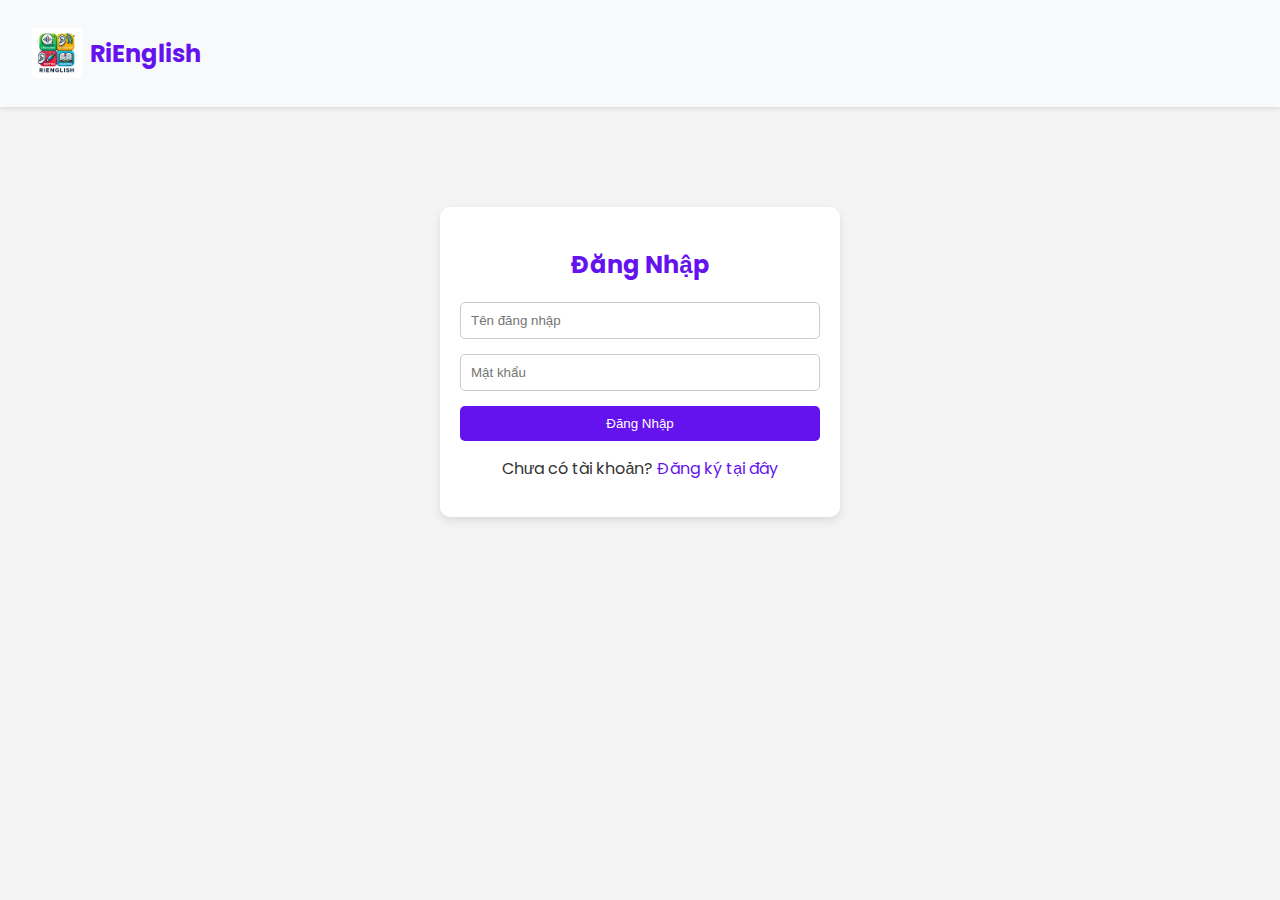
==== Bài học.html @ 11bf6870 "init file" ====
<!DOCTYPE html>
<html lang="vi">
<head>
  <meta charset="UTF-8">
  <meta name="viewport" content="width=device-width, initial-scale=1.0">
  <title>Bài học</title>
  <link rel="icon" type="image/png" href="RiEnglish.png">
  <link href="https://fonts.googleapis.com/css2?family=Poppins:wght@400;600&display=swap" rel="stylesheet">
  <link rel="stylesheet" href="Trang trí trang web/Bài học.css">
</head>
<body>

  <header>
    <div class="logo">
      <img src="RiEnglish.png" alt="RiEnglish Logo" style="height: 50px;">
      <h2>RiEnglish</h2>
    </div>
    <nav>
      <a href="Trang chủ.html">Trang Chủ</a>
      <a href="Bài tập.html">Luyện Tập</a>
      <a href="Liên hệ.html">Liên Hệ</a>
    </nav>
  </header>

  <h2 style="color: white; text-align: center;">Các kĩ năng trong tiếng Anh</h2>
  <div class="phanchua">
    <div class="thehoc">
      <h3><span class="icon grammar">📘</span> Ngữ Pháp</h3>
      <p>Nắm vững ngữ pháp tiếng Anh thông qua các bài học và ví dụ chi tiết.</p>
      <a href="Ngữ pháp.html" class="btn">Xem Ngay</a>
    </div>
    <div class="thehoc">
      <h3><span class="icon vocabulary">🅰️</span> Từ Vựng</h3>
      <p>Học các từ vựng mới và cách sử dụng chúng trong thực tế.</p>
      <a href="Từ vựng.html" class="btn">Xem Ngay</a>
    </div>
    <div class="thehoc">
      <h3><span class="icon reading">📚</span> Đọc Hiểu</h3>
      <p>Cải thiện kỹ năng đọc hiểu với các văn bản và bài đọc đa dạng.</p>
      <a href="Reading.html" class="btn">Xem Ngay</a>
    </div>
    <div class="thehoc">
      <h3><span class="icon writing">✍️</span> Viết</h3>
      <p>Luyện kỹ năng viết thông qua các bài tập và gợi ý sáng tạo.</p>
      <a href="Writing.html" class="btn">Xem Ngay</a>
    </div>
    <div class="thehoc">
      <h3><span class="icon listening">🎧</span> Nghe</h3>
      <p>Luyện nghe với các đoạn hội thoại và bài nói thực tế.</p>
      <a href="#" class="btn">Coming soon...</a>
    </div>
    <div class="thehoc">
      <h3><span class="icon speaking">🎤</span> Nói</h3>
      <p>Luyện phát âm và giao tiếp tự tin với các bài tập tương tác.</p>
      <a href="#" class="btn">Coming soon...</a>
    </div>
  </div>

  <h2 style="color: white; text-align: center;">Tài Liệu Tham Khảo</h2>
  <div class="tailieu-container">


    <div class="tailieu grammar">
        <h3>Ngữ Pháp</h3>
        <ul>
            <li><img src="pdf-icon.png" alt="PDF"><a href="https://drive.google.com/file/d/1928-8V_AJ5TnA9dMo0aSKkOqEIGbRGdd/view">Ebook ngữ pháp tiếng Anh cơ bản - Ielts Fighter</a></li>
            <li><img src="pdf-icon.png" alt="DOC"><a href="https://www.dropbox.com/scl/fi/2y3scr0vcm7sg6bvlz2e2/TONG-ON-NGU-PHAP-TIENG-ANH.pdf?rlkey=c10flbfgeih4rig68qw2p4qwi&e=1&dl=0">Tổng ôn ngữ pháp Tiếng Anh - Trang Anh (Có đáp án)</a></li>
            <li><img src="doc-icon.png" alt="PDF"><a href="https://vietjack.com/ngu-phap-tieng-anh/">1000 bài tập trắc nghiệm Tiếng Anh (có đáp án)</a></li>
            <li><img src="video-icon.png" alt="VIDEO"><a href="https://www.youtube.com/watch?v=jRmN6H2emRg&pp=ygUUI2PDoWNoaOG7jWN0aeG6v25hbmg%3D">5 Cách học ngữ pháp Tiếng Anh | Lấy lại căn bản NGỮ PHÁP</a></li>
            <li><img src="doc-icon.png" alt="DOC"><a href="https://drive.google.com/drive/folders/1jRESnYCelxmJrGvdib9_u9IpaQRcmJs8">Langmaster - Tài liệu tổng hợp Ngữ pháp tiếng Anh</a></li>
        </ul>
    </div>

    <div class="tailieu vocabulary">
        <h3>Từ vựng</h3>
        <ul>
            <li><img src="video-icon.png" alt="VIDEO"><a href="https://www.youtube.com/watch?v=OqdLrih2G9A&ab_channel=Kh%C3%A1nhVyOFFICIAL">Cách tự học từ vựng Tiếng Anh mỗi ngày để lên trình | Khánh Vy</a></li>
            <li><img src="pdf-icon.png" alt="PDF"><a href="https://drive.google.com/file/d/1NYd7sVaIbY1svir7VoHIB_hu8liIfLnm/view">1000 từ vựng tiếng Anh theo chủ đề</a></li>
            <li><img src="pdf-icon.png" alt="PDF"><a href="https://drive.google.com/file/d/0B7PqGrg9aj4yMFF0ZWRtN1Y2NVE/view?resourcekey=0-6sU47P8sOpTas_65yAUA4g">Oxford Collocations Dictionary</a></li>
            <li><img src="pdf-icon.png" alt="PDF"><a href="https://drive.google.com/file/d/1Zg8TPrqrkdYd8AGD66sHsUgNhNOM7x1L/view">2000 English Collocations And Idioms - Trang Anh</a></li>
            <li><img src="doc-icon.png" alt="DOC"><a href="https://drive.google.com/drive/folders/1gPxfPugW-ermUjnTHVL9C8s7CG-WczP0">30 chủ đề Từ vựng Tiếng Anh - Trang Anh</a></li>
        </ul>
    </div>

    <div class="tailieu reading">
        <h3>Đọc hiểu</h3>
        <ul>
            <li><img src="pdf-icon.png" alt="PDF"><a href="https://drive.google.com/file/d/1akbyMdfT5rIRUmvVpLwtbsRBwEk8AlS9/view">Basic IELTS Reading</a></li>
            <li><img src="video-icon.png" alt="VIDEO"><a href="https://www.youtube.com/watch?v=itiSuzW8vgI&ab_channel=IELTSNguy%E1%BB%85nHuy%E1%BB%81n">Cách tự học IELTS Reading hiệu quả tại nhà | Sai lầm, tài liệu, cách học</a></li>
            <li><img src="pdf-icon.png" alt="PDF"><a href="https://drive.google.com/file/d/1GlcnOC-dqPR3Mu91e41fld_g2GPdPIpN/view?usp=drive_link"> Reading Strategies for the IELTS Test</a></li>
            <li><img src="pdf-icon.png" alt="PDF"><a href="https://drive.google.com/drive/folders/1nhCc5lEgL-OzzExOhJkGLkTyWpHeWHI4">10+ bộ đề IELTS Academic Reading</a></li>
            <li><img src="doc-icon.png" alt="DOC"><a href="https://drive.google.com/file/d/105Je-RcaNilTqT6Ac14QqzvI2ppHjTbD/view">Collins Reading for IELTS</a></li>
        </ul>
    </div>

    <div class="tailieu writing">
        <h3>Viết</h3>
        <ul>
            <li><img src="pdf-icon.png" alt="PDF"><a href="https://drive.google.com/file/d/1pv6l0LO4puDCAOGOkAwK8_BaI9TM7ICT/view">8 chủ đề IELTS Writing Task 2 thông dụng nhất - IELTS Fighter</a></li>
            <li><img src="pdf-icon.png" alt="PDF"><a href="https://drive.google.com/file/d/1GBvPs1F7givO7PCSbY8JiUy-aUe1iIol/view">Ý tưởng và từ vựng Trong Ielts Writing Task 2</a></li>
            <li><img src="pdf-icon.png" alt="PDF"><a href="https://drive.google.com/file/d/16j1kCGrtZ4XsY9G8g0WWQpMFAg9jJglN/view">Longman Essay Activator</a></li>
            <li><img src="pdf-icon.png" alt="PDF"><a href="https://drive.google.com/file/d/1cOcuaMeggaF0kfYcxH_RQqikn-dt0Psu/view">Bài mẫu Ielts Writing Task 1</a></li>
            <li><img src="video-icon.png" alt="VIDEO"><a href="https://www.youtube.com/watch?v=hxNOpvQhz80&ab_channel=IELTSwithDatio">Cách học IELTS Writing tại nhà hiệu quả nhất cho người mới bắt đầu | IELTS with Datio</a></li>
        </ul>
    </div>

    <div class="tailieu speaking">
      <h3>Nghe</h3>
      <ul>
          <li><img src="video-icon.png" alt="VIDEO"><a href="https://www.youtube.com/watch?v=wCeMhyT-txI&ab_channel=Mr.B%C3%A1ch">CÁCH TỰ HỌC IELTS SPEAKING! Phương pháp này sẽ giúp bạn nói tiếng Anh hay hơn rất nhiều!</a></li>
          <li><img src="video-icon.png" alt="VIDEO"><a href="https://www.youtube.com/watch?v=QLn30aZ82iI&ab_channel=EnglishSpeakingTV">Luyện Hội Thoại Tiếng Anh Cuộc Sống Hàng Ngày - Luyện Nói Tiếng Anh Mỗi Ngày</a></li>
          <li><img src="doc-icon.png" alt="DOC"><a href="https://mochidemy.com/blog/nhung-cau-giao-tiep-tieng-anh-co-ban/#tonghop">200+ Mẫu câu giao tiếp tiếng Anh cơ bản và thông dụng nhất</a></li>
          <li><img src="video-icon.png" alt="VIDEO"><a href="https://www.youtube.com/watch?v=SW8_syczg_Q&ab_channel=Kendra%27sSpeakingPractice">500 Bài Hội Thoại Tiếng Anh Chính Thống</a></li>
          <li><img src="video-icon.png" alt="VIDEO"><a href="https://www.youtube.com/watch?v=BRApXxqM1Xw&ab_channel=AlexDMusicInsight">Cách Luyện nói tiếng Anh như người Bản Xứ (Cùng các Công Cụ Free)</a></li>
      </ul>
  </div>

  <div class="tailieu listening">
    <h3>Nói</h3>
    <ul>
        <li><img src="video-icon.png" alt="VIDEO"><a href="https://www.youtube.com/playlist?list=PLhNRdHEdUQewzYZ0X6gt3x9_CVen_HldI">A1 English Listening Practice</a></li>
        <li><img src="doc-icon.png" alt="DOC"><a href="https://langmaster.edu.vn/cac-phuong-phap-luyen-nghe-tieng-anh-hieu-qua-cho-nguoi-moi-bat-dau-a66i1460.html">TOP 10 CÁCH LUYỆN NGHE TIẾNG ANH HIỆU QUẢ CHO NGƯỜI MỚI BẮT ĐẦU</a></li>
        <li><img src="video-icon.png" alt="VIDEO"><a href="https://www.youtube.com/watch?v=bEB8-SWMYhI&ab_channel=LearnEnglishwithEnglishClass101.com">32 Minutes of English Listening Practice for Beginners</a></li>
        <li><img src="video-icon.png" alt="VIDEO"><a href="https://www.youtube.com/watch?v=8SJOG8Zc_cs&ab_channel=AlexDMusicInsight">Toàn bộ Lộ Trình LUYỆN NGHE tiếng Anh lại từ đầu trong 100 phút – Xem xong hiểu và làm được ngay</a></li>
        <li><img src="video-icon.png" alt="VIDEO"><a href="https://www.youtube.com/playlist?list=PLtxWfC6rNb-OjeMEj_431T3KjWWOSPhtA">Podcast English - Luyện Nghe Tiếng Anh Mỗi Ngày</a></li>
    </ul>
</div>


</div>

  <footer>
    <p>© 2024 RiEnglish. By Ricutesuperteam.</p>
  </footer>

  <script>
    if (!localStorage.getItem('loggedIn')) {
    alert('Bạn cần đăng nhập để truy cập trang này.');
    window.location.href = 'Đăng nhập.html';
  }

  </script>

</body>
</html>
---- Trang trí trang web/Bài học.css ----
body {
  font-family: 'Poppins', sans-serif;
  margin: 0;
  padding: 0;
  color: #333;
  background-image: url('https://images6.alphacoders.com/114/1148181.png');
        background-size: cover;  
        background-position: center;  
        background-repeat: no-repeat; 
  display: flex;
  flex-direction: column;
  min-height: 100vh;
}


header {
display: flex;
justify-content: space-between;
align-items: center;
background: #fff;
padding: 1rem 2rem;
box-shadow: 0 2px 4px rgba(0, 0, 0, 0.1);
flex-wrap: wrap;
}

header .logo {
display: flex;
align-items: center;
gap: 0.5rem; 
}

header .logo img {
height: 50px; 
width: auto; 
}

header nav {
display: flex;
justify-content: space-between;
align-items: center;
gap: 1rem;
}

header nav a {
text-decoration: none;
color: #333;
font-weight: 600;
}

header .cta a {
text-decoration: none;
padding: 0.5rem 1rem;
background-color: #007BFF;
color: #fff;
border-radius: 4px;
}



.phanchua {
  display: flex;
  flex-wrap: wrap;
  gap: 1.5rem;
  justify-content: center;
  padding: 2rem;
  flex: 1;
}

.thehoc {
  background: #fff;
  padding: 1.5rem;
  border-radius: 8px;
  box-shadow: 0 2px 4px rgba(0, 0, 0, 0.1);
  width: 300px;
  text-align: left;
  display: flex;
  flex-direction: column;
}

.thehoc h3 {
  display: flex;
  align-items: center;
  font-size: 1.2rem;
  margin-bottom: 1rem;
}

.thehoc h3 i {
  font-size: 1.5rem;
  margin-right: 0.5rem;
}

.thehoc p {
  flex: 1;
}

.thehoc .btn {
  display: inline-block;
  margin-top: 1rem;
  padding: 0.5rem 1rem;
  background-color: #007BFF;
  color: #fff;
  text-decoration: none;
  border-radius: 4px;
  text-align: center;
}

/* Icons */
.icon {
  font-size: 1.5rem;
  margin-right: 0.5rem;
}

.grammar { color: #007BFF; }
.vocabulary { color: #28A745; }
.reading { color: #9B51E0; }
.writing { color: #E74C3C; }
.listening { color: #F39C12; }
.speaking { color: #8E44AD; }

.tailieu-container {
        display: flex;
        justify-content: space-between;
        flex-wrap: wrap;
    }

    .tailieu {
        background: #fff;
        padding: 15px;
        border-radius: 8px;
        width: 23%;
        box-shadow: 0 4px 8px rgba(0, 0, 0, 0.1);
        margin-bottom: 20px;
    }

    .tailieu h3 {
        margin-top: 0;
        padding: 8px 0;
        color: #fff;
        text-align: center;
        border-radius: 6px;
    }

    .tailieu.grammar h3 { background: #36c; }
    .tailieu.vocabulary h3 { background: #80428c; }
    .tailieu.reading h3 { background: #c7b438; }
    .tailieu.writing h3 { background: #2f8f6d; }
    .tailieu.speaking h3 { background: red; }
    .tailieu.listening h3 { background: orange; }

    .tailieu ul {
        list-style: none;
        padding: 0;
        margin: 0;
    }

    .tailieu ul li {
margin-bottom: 10px;  
display: flex;
align-items: center;
gap: 8px; 
}

.tailieu ul li img {
width: 16px; 
height: 16px;
margin-right: 0;  
}

    .tailieu ul li a {
        text-decoration: none;
        color: #333;
        font-weight: 500;
        display: inline-block;
        width: 100%;
        transition: color 0.3s;
    }

    .tailieu ul li a:hover {
        color: #0073e6;
    }

footer {
    background-image: url('https://i.redd.it/dark-mode-otherworld-wallpaper-v0-utqp151a9e7b1.png?width=2560&format=png&auto=webp&s=83be9ba625a27a96641d450fd82513424d605f9e');
        background-size: cover;  
        background-position: center;  
        background-repeat: no-repeat;
  color: #fff;
  text-align: center;
  padding: 1rem;
}

footer p {
  margin: 0;
}

/* Tối ưu header cho thiết bị di động */
@media (max-width: 768px) {
  header {
    flex-direction: column;
    padding: 1rem;
    text-align: center;
  }

  header nav {
    flex-direction: column;
    gap: 0.5rem;
  }

  header .cta a {
    padding: 0.5rem;
    font-size: 0.9rem;
  }
}

/* Tối ưu phần phanchua cho thiết bị di động */
@media (max-width: 768px) {
  .phanchua {
    flex-direction: column;
    padding: 1rem;
    gap: 1rem;
  }

  .thehoc {
    width: 100%;
  }
}

/* Tối ưu phần tailieu-container */
@media (max-width: 768px) {
  .tailieu-container {
    flex-direction: column;
    gap: 1rem;
    padding: 1rem;
  }

  .tailieu {
    width: 100%;
  }
}

/* Tối ưu footer */
@media (max-width: 768px) {
  footer {
    padding: 0.5rem;
  }

  footer p {
    font-size: 0.9rem;
  }
}
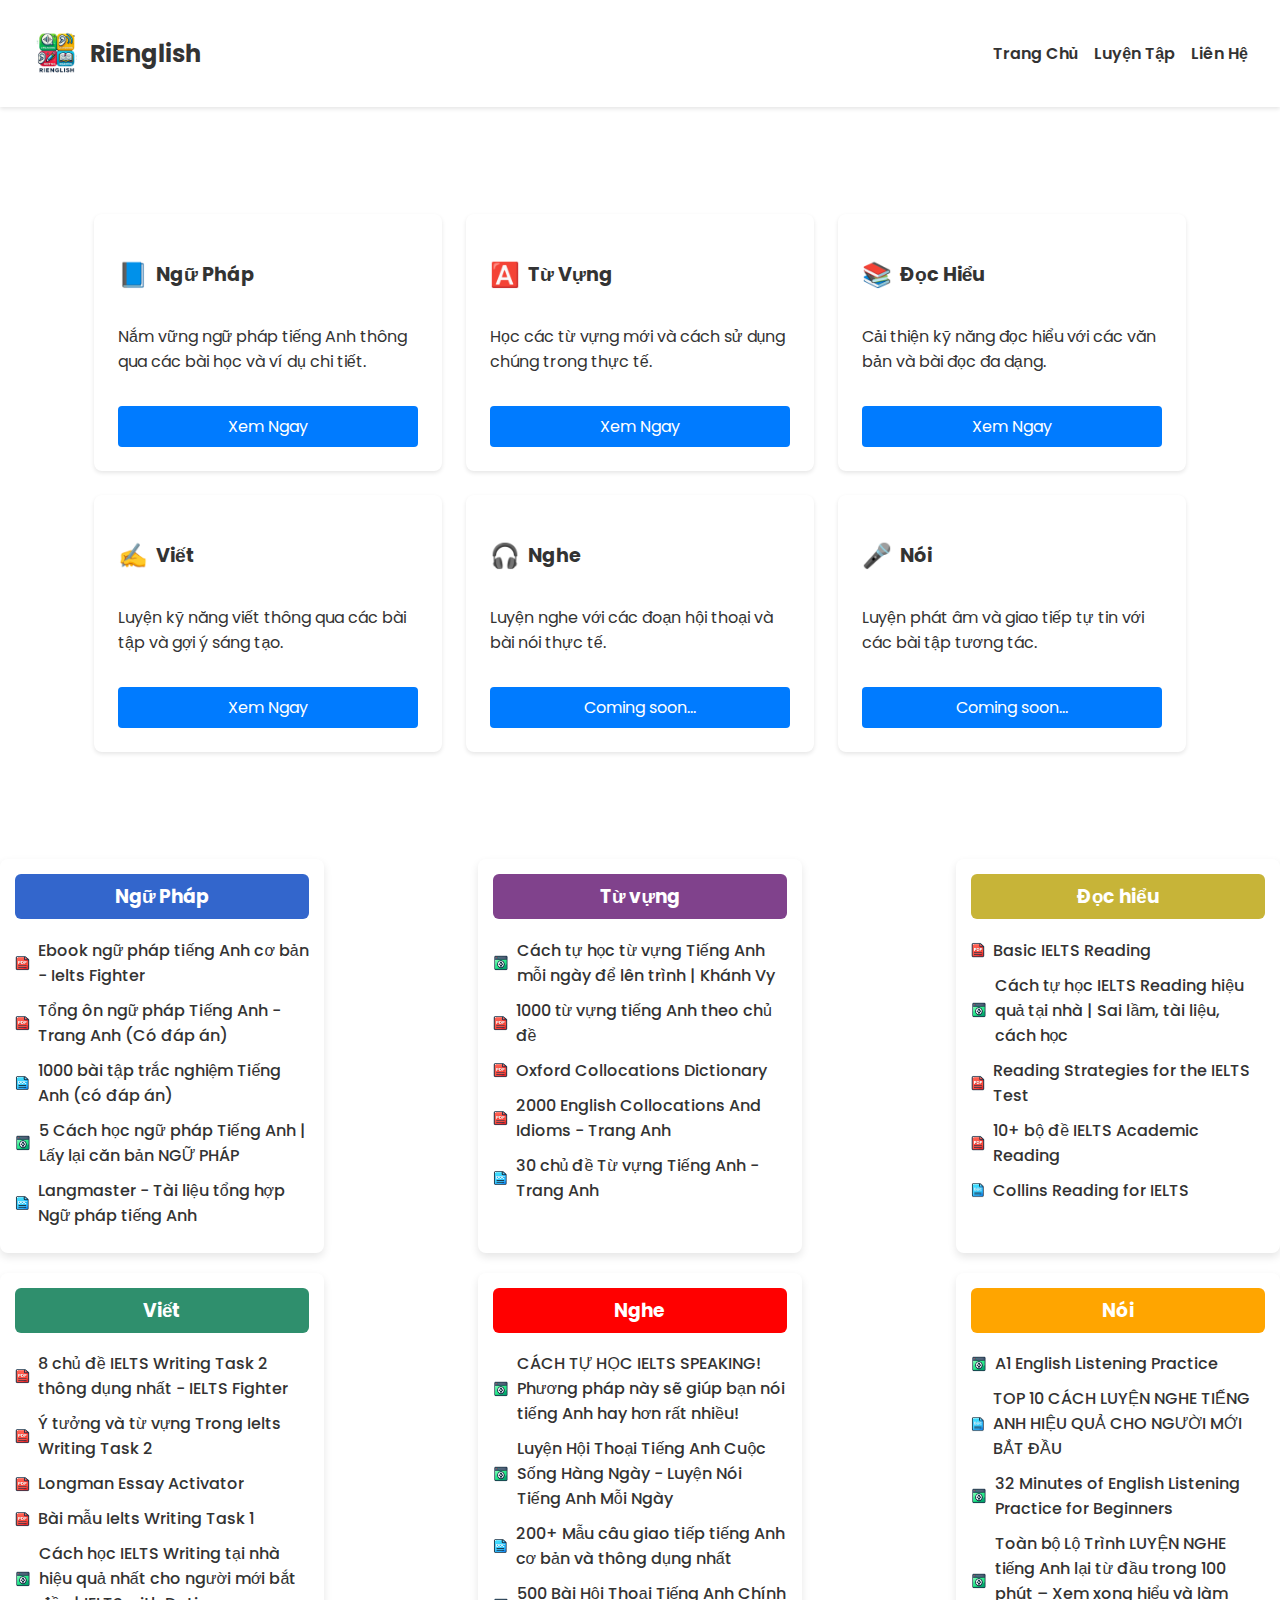
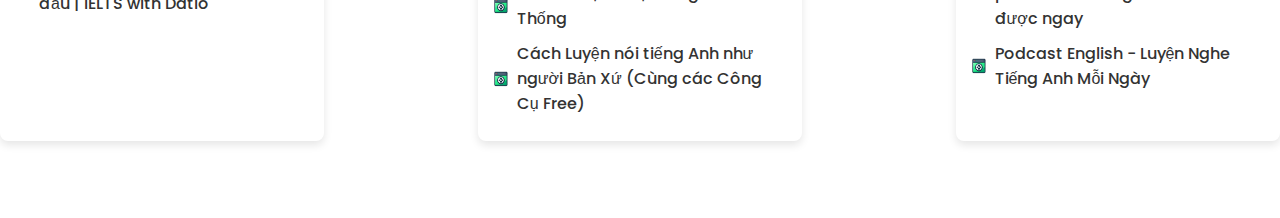
==== commit 2990f285: "modified:   "B\303\240i h\341\273\215c.html" 	modified:   "Ch\341\273\251c n\304\203ng c\341\273\247" ====
--- a/Bài học.html
+++ b/Bài học.html
@@ -16,7 +16,7 @@
       <h2>RiEnglish</h2>
     </div>
     <nav>
-      <a href="Trang chủ.html">Trang Chủ</a>
+      <a href="index.html">Trang Chủ</a>
       <a href="Bài tập.html">Luyện Tập</a>
       <a href="Liên hệ.html">Liên Hệ</a>
     </nav>
@@ -134,6 +134,28 @@
   </footer>
 
   <script>
+  // Import the functions you need from the SDKs you need
+  import { initializeApp } from "https://www.gstatic.com/firebasejs/11.2.0/firebase-app.js";
+  import { getAnalytics } from "https://www.gstatic.com/firebasejs/11.2.0/firebase-analytics.js";
+  // TODO: Add SDKs for Firebase products that you want to use
+  // https://firebase.google.com/docs/web/setup#available-libraries
+
+  // Your web app's Firebase configuration
+  // For Firebase JS SDK v7.20.0 and later, measurementId is optional
+  const firebaseConfig = {
+    apiKey: "AIzaSyCRtzFIQm8eav8ygZvOyS8LiPGfxuGyjmk",
+    authDomain: "rienglish.firebaseapp.com",
+    projectId: "rienglish",
+    storageBucket: "rienglish.firebasestorage.app",
+    messagingSenderId: "87731746835",
+    appId: "1:87731746835:web:85f430b91ae5d841f9a7e6",
+    measurementId: "G-5331QHBDZV"
+  };
+
+  // Initialize Firebase
+  const app = initializeApp(firebaseConfig);
+  const analytics = getAnalytics(app);
+
     if (!localStorage.getItem('loggedIn')) {
     alert('Bạn cần đăng nhập để truy cập trang này.');
     window.location.href = 'Đăng nhập.html';
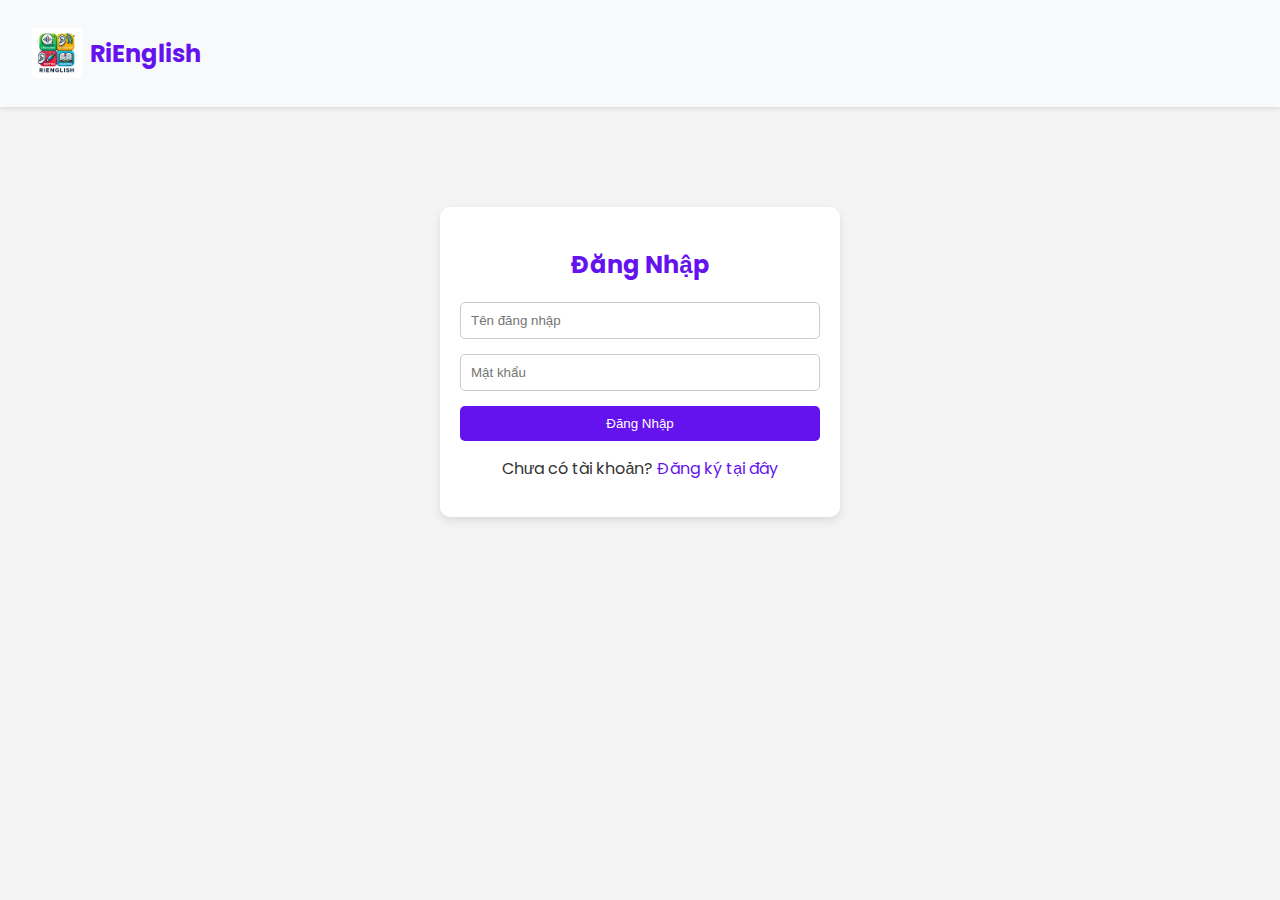
==== commit 72d5b629: "modified:   "B\303\240i h\341\273\215c.html" 	modified:   "Ch\341\273\251c n\304\203ng c\341\273\247" ====
--- a/Bài học.html
+++ b/Bài học.html
@@ -134,27 +134,6 @@
   </footer>
 
   <script>
-  // Import the functions you need from the SDKs you need
-  import { initializeApp } from "https://www.gstatic.com/firebasejs/11.2.0/firebase-app.js";
-  import { getAnalytics } from "https://www.gstatic.com/firebasejs/11.2.0/firebase-analytics.js";
-  // TODO: Add SDKs for Firebase products that you want to use
-  // https://firebase.google.com/docs/web/setup#available-libraries
-
-  // Your web app's Firebase configuration
-  // For Firebase JS SDK v7.20.0 and later, measurementId is optional
-  const firebaseConfig = {
-    apiKey: "AIzaSyCRtzFIQm8eav8ygZvOyS8LiPGfxuGyjmk",
-    authDomain: "rienglish.firebaseapp.com",
-    projectId: "rienglish",
-    storageBucket: "rienglish.firebasestorage.app",
-    messagingSenderId: "87731746835",
-    appId: "1:87731746835:web:85f430b91ae5d841f9a7e6",
-    measurementId: "G-5331QHBDZV"
-  };
-
-  // Initialize Firebase
-  const app = initializeApp(firebaseConfig);
-  const analytics = getAnalytics(app);
 
     if (!localStorage.getItem('loggedIn')) {
     alert('Bạn cần đăng nhập để truy cập trang này.');
